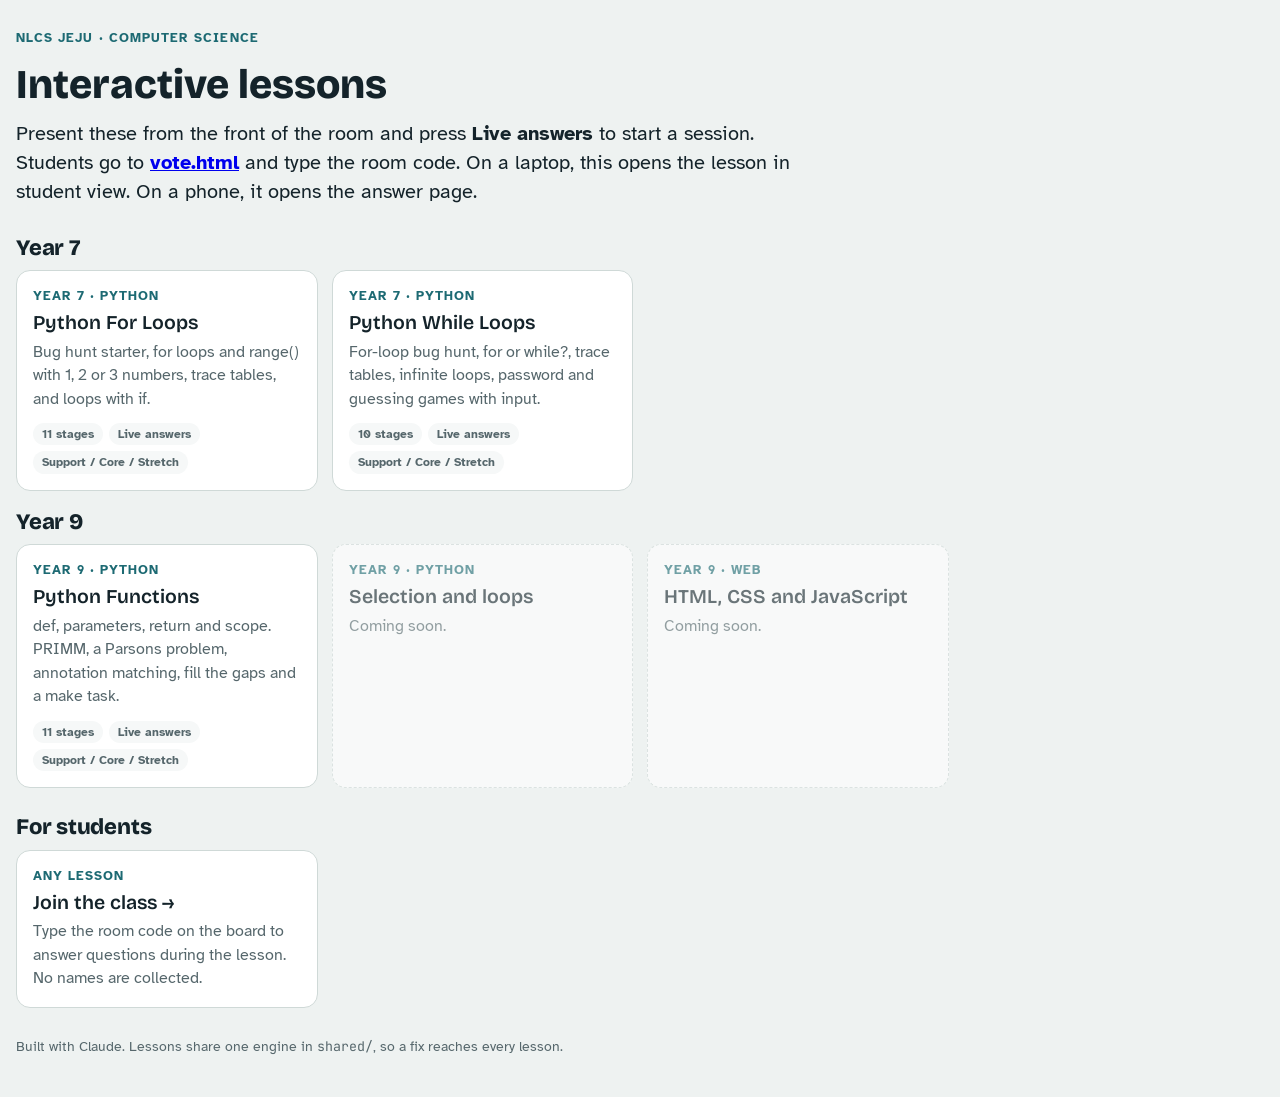
==== index.html @ 784beaee "Add files via upload" ====
<!doctype html>
<html lang="en">
<head>
<meta charset="utf-8">
<meta name="viewport" content="width=device-width, initial-scale=1, viewport-fit=cover">
<title>Computer Science Lessons</title>
<link rel="preconnect" href="https://fonts.googleapis.com">
<link rel="stylesheet" href="https://fonts.googleapis.com/css2?family=Atkinson+Hyperlegible:ital,wght@0,400;0,700;1,400&family=Bricolage+Grotesque:opsz,wght@12..96,600;12..96,800&family=JetBrains+Mono:wght@400;600&display=swap">
<link rel="stylesheet" href="shared/lesson.css?v=10">
<style>body{padding-block:0 40px}</style>
</head>
<body>
<div class="wrap">
  <div class="hub-hero">
    <div class="eyebrow">NLCS Jeju · Computer Science</div>
    <h1 style="font-family:var(--display);font-size:2.4rem;font-weight:800;margin:0">Interactive lessons</h1>
    <p class="lead">Present these from the front of the room and press <b>Live answers</b> to start a session.
      Students go to <a href="vote.html"><b>vote.html</b></a> and type the room code. On a laptop, this opens the lesson in student view.
      On a phone, it opens the answer page.</p>
  </div>

  <h2 style="font-size:1.3rem;margin:18px 0 10px">Year 7</h2>
  <div class="hub-grid">
    <a class="lcard" href="y7/python-for-loops.html">
      <span class="yr">Year 7 · Python</span>
      <h3>Python For Loops</h3>
      <p>Bug hunt starter, for loops and range() with 1, 2 or 3 numbers, trace tables, and loops with if.</p>
      <div class="tagrow"><span class="tag">11 stages</span><span class="tag">Live answers</span><span class="tag">Support / Core / Stretch</span></div>
    </a>
    <a class="lcard" href="y7/python-while-loops.html">
      <span class="yr">Year 7 · Python</span>
      <h3>Python While Loops</h3>
      <p>For-loop bug hunt, for or while?, trace tables, infinite loops, password and guessing games with input.</p>
      <div class="tagrow"><span class="tag">10 stages</span><span class="tag">Live answers</span><span class="tag">Support / Core / Stretch</span></div>
    </a>
  </div>

  <h2 style="font-size:1.3rem;margin:18px 0 10px">Year 9</h2>
  <div class="hub-grid">
    <a class="lcard" href="y9/python-functions.html">
      <span class="yr">Year 9 · Python</span>
      <h3>Python Functions</h3>
      <p>def, parameters, return and scope. PRIMM, a Parsons problem, annotation matching, fill the gaps and a make task.</p>
      <div class="tagrow"><span class="tag">11 stages</span><span class="tag">Live answers</span><span class="tag">Support / Core / Stretch</span></div>
    </a>
    <div class="lcard soon">
      <span class="yr">Year 9 · Python</span>
      <h3>Selection and loops</h3>
      <p>Coming soon.</p>
    </div>
    <div class="lcard soon">
      <span class="yr">Year 9 · Web</span>
      <h3>HTML, CSS and JavaScript</h3>
      <p>Coming soon.</p>
    </div>
  </div>

  <h2 style="font-size:1.3rem;margin:26px 0 10px">For students</h2>
  <div class="hub-grid">
    <a class="lcard" href="vote.html">
      <span class="yr">Any lesson</span>
      <h3>Join the class →</h3>
      <p>Type the room code on the board to answer questions during the lesson. No names are collected.</p>
    </a>
  </div>

  <p class="small muted" style="margin-top:28px">Built with Claude. Lessons share one engine in <code>shared/</code>, so a fix reaches every lesson.</p>
</div>
</body>
</html>
---- shared/lesson.css ----
:root{
  --ground:#EEF2F1; --surface:#FFFFFF; --surface-2:#F6F8F8; --ink:#14232A; --muted:#56676C; --line:#CFD9D7;
  --accent:#1D6A73; --accent-ink:#FFFFFF; --accent-soft:#D6ECEC;
  --mark:#F4C542; --mark-soft:#FFF3C7;
  --good:#237A4B; --good-soft:#DDF1E4; --warn:#9A6A00; --warn-soft:#FBEFCF; --bad:#B2362F; --bad-soft:#F8DEDC;
  --sup:#B2362F; --core:#9A6A00; --str:#237A4B;
  --code-bg:#12212A; --code-ink:#E4EEEC; --code-muted:#7E949A; --code-line:#1C2F3A; --code-hl:#294A3A;
  --k:#7FD1D8; --s:#F4C542; --n:#F29E8E; --c:#7E949A; --f:#B9E38D;
  --glob:#2B63A6; --glob-soft:#DCE8F6; --loc:#B8581F; --loc-soft:#FBE6D8;
  --fs:17px;
  --display:"Bricolage Grotesque", "Segoe UI", system-ui, sans-serif;
  --body:"Atkinson Hyperlegible", "Segoe UI", system-ui, sans-serif;
  --mono:"JetBrains Mono", ui-monospace, Menlo, Consolas, monospace;
}
@media (prefers-color-scheme: dark){
  :root:not([data-theme="light"]){
    --ground:#0D171C; --surface:#15232A; --surface-2:#1A2B33; --ink:#E4EEEC; --muted:#9CB0B3; --line:#2B3E46;
    --accent:#5FC3CB; --accent-ink:#0D171C; --accent-soft:#19393D;
    --mark-soft:#3A3217; --good:#6FD39A; --good-soft:#173627; --warn:#F0C45A; --warn-soft:#3A3014; --bad:#F2877F; --bad-soft:#3E1D1B;
    --sup:#F2877F; --core:#F0C45A; --str:#6FD39A;
    --code-bg:#0A141A; --code-line:#132530;
    --glob:#7FB2F0; --glob-soft:#172A40; --loc:#F2A06A; --loc-soft:#3A2416;
  }
}
:root[data-theme="dark"]{
    --ground:#0D171C; --surface:#15232A; --surface-2:#1A2B33; --ink:#E4EEEC; --muted:#9CB0B3; --line:#2B3E46;
    --accent:#5FC3CB; --accent-ink:#0D171C; --accent-soft:#19393D;
    --mark-soft:#3A3217; --good:#6FD39A; --good-soft:#173627; --warn:#F0C45A; --warn-soft:#3A3014; --bad:#F2877F; --bad-soft:#3E1D1B;
    --sup:#F2877F; --core:#F0C45A; --str:#6FD39A;
    --code-bg:#0A141A; --code-line:#132530;
    --glob:#7FB2F0; --glob-soft:#172A40; --loc:#F2A06A; --loc-soft:#3A2416;
}
html{font-size:var(--fs)}
body{margin:0;background:var(--ground);color:var(--ink);font-family:var(--body);font-size:1rem;line-height:1.5;padding-inline:16px;padding-block:0 32px}
*{box-sizing:border-box}
[hidden]{display:none!important}
button,input,textarea,select{font:inherit;color:inherit}
button{cursor:pointer}
:focus-visible{outline:3px solid var(--mark);outline-offset:2px}
h1,h2,h3{font-family:var(--display);line-height:1.15;text-wrap:balance;margin:0}
h2{font-size:2rem;font-weight:800;letter-spacing:-.01em}
h3{font-size:1.15rem;font-weight:600}
p{margin:0}
code,.mono{font-family:var(--mono);font-size:.92em}
.wrap{max-width:1280px;margin:0 auto}

/* top bar */
.top{position:sticky;top:env(safe-area-inset-top,0px);z-index:20;background:var(--ground);padding-block:12px 10px;border-bottom:1px solid var(--line)}
.top-row{display:flex;align-items:center;gap:12px;flex-wrap:wrap;justify-content:space-between}
.brand{display:flex;align-items:baseline;gap:10px}
.brand h1{font-size:1.35rem;font-weight:800}
.brand span{color:var(--muted);font-size:.85rem}
.steps{display:flex;gap:6px;flex-wrap:wrap;margin-top:10px}
.step{border:1px solid var(--line);background:var(--surface);border-radius:999px;padding:5px 12px 5px 6px;display:flex;align-items:center;gap:7px;font-size:.82rem;color:var(--muted)}
.step b{display:inline-grid;place-items:center;width:22px;height:22px;border-radius:50%;background:var(--surface-2);color:var(--ink);font-size:.72rem;font-family:var(--mono)}
.step[aria-current="step"]{background:var(--ink);color:var(--ground);border-color:var(--ink)}
.step[aria-current="step"] b{background:var(--mark);color:#14232A}
.step.primm{border-style:dashed}

/* tools */
.tools{display:flex;gap:8px;flex-wrap:wrap;align-items:center}
.seg{display:inline-flex;border:1px solid var(--line);border-radius:10px;overflow:hidden;background:var(--surface)}
.seg button{border:0;background:transparent;padding:6px 12px;font-size:.85rem;font-weight:700}
.seg button[aria-pressed="true"][data-lv="support"]{background:var(--sup);color:var(--surface)}
.seg button[aria-pressed="true"][data-lv="core"]{background:var(--core);color:var(--surface)}
.seg button[aria-pressed="true"][data-lv="stretch"]{background:var(--str);color:var(--surface)}
.tbtn{border:1px solid var(--line);background:var(--surface);border-radius:10px;padding:6px 11px;font-size:.85rem}
.tbtn[aria-pressed="true"]{background:var(--accent);color:var(--accent-ink);border-color:var(--accent)}
.timer{display:inline-flex;align-items:center;gap:4px;border:1px solid var(--line);background:var(--surface);border-radius:10px;padding:3px 4px 3px 10px}
.timer output{font-family:var(--mono);font-weight:600;min-width:3.4em;font-variant-numeric:tabular-nums}
.timer output.done{color:var(--bad)}
.timer button{border:0;background:var(--surface-2);border-radius:7px;padding:3px 8px;font-size:.8rem}

/* stage */
main{padding-top:22px}
.stage{display:grid;gap:18px}
.stage-head{display:flex;justify-content:space-between;gap:16px;flex-wrap:wrap;align-items:flex-end}
.eyebrow{font-size:.78rem;letter-spacing:.08em;text-transform:uppercase;color:var(--accent);font-weight:700;margin-bottom:4px}
.lead{font-size:1.15rem;max-width:62ch;color:var(--ink)}
.cols{display:grid;grid-template-columns:minmax(0,1.1fr) minmax(0,1fr);gap:18px;align-items:start}
@media (max-width:900px){.cols{grid-template-columns:1fr}}
.panel{background:var(--surface);border:1px solid var(--line);border-radius:14px;padding:18px;display:grid;gap:12px;align-content:start}
.panel.flat{background:transparent;border:0;padding:0}
.muted{color:var(--muted)}
.small{font-size:.85rem}

/* level visibility */
[data-show]{display:none}
body[data-level="support"] [data-show~="support"],
body[data-level="core"] [data-show~="core"],
body[data-level="stretch"] [data-show~="stretch"]{display:block}
body[data-level="support"] li[data-show~="support"],body[data-level="core"] li[data-show~="core"],body[data-level="stretch"] li[data-show~="stretch"]{display:list-item}
.tier{display:inline-block;font-size:.7rem;font-weight:700;letter-spacing:.06em;text-transform:uppercase;padding:2px 8px;border-radius:999px;margin-right:6px;vertical-align:2px}
.tier.support{background:var(--bad-soft);color:var(--sup)}
.tier.core{background:var(--warn-soft);color:var(--core)}
.tier.stretch{background:var(--good-soft);color:var(--str)}

/* code */
.code{background:var(--code-bg);color:var(--code-ink);border-radius:12px;font-family:var(--mono);font-size:1.05rem;line-height:1.7;overflow-x:auto;padding:12px 0}
.code .ln{display:grid;grid-template-columns:3em 1fr;padding-right:16px;transition:background .15s}
.code .ln i{font-style:normal;color:var(--code-muted);text-align:right;padding-right:14px;user-select:none}
.code .ln span{white-space:pre}
.code .ln.hl.hl{background:var(--code-hl);box-shadow:inset 5px 0 0 var(--mark)}
.tk-k{color:var(--k);font-weight:600}.tk-s{color:var(--s)}.tk-n{color:var(--n)}.tk-c{color:var(--c);font-style:italic}.tk-f{color:var(--f)}
.out{background:var(--code-bg);color:var(--code-ink);font-family:var(--mono);border-radius:10px;padding:12px 14px;min-height:3.2em;white-space:pre-wrap;font-size:.98rem;margin:0}
.out .err{color:#FFB4A9}
.out .hint{color:var(--mark);display:block;margin-top:6px;font-family:var(--body)}
.out-label{font-size:.75rem;letter-spacing:.08em;text-transform:uppercase;color:var(--muted);font-weight:700}

/* editor */
.editor{display:grid;grid-template-columns:3em 1fr;background:var(--code-bg);border-radius:12px;overflow:hidden}
.editor .gutter{font-family:var(--mono);color:var(--code-muted);text-align:right;padding:12px 12px 12px 0;line-height:1.7;font-size:1rem;white-space:pre;overflow:hidden;user-select:none}
.editor textarea{background:transparent;color:var(--code-ink);border:0;resize:vertical;font-family:var(--mono);font-size:1rem;line-height:1.7;padding:12px 14px 12px 4px;min-height:14em;white-space:pre;overflow:auto;tab-size:4;outline:none;caret-color:var(--mark)}
.editor:focus-within{outline:3px solid var(--mark);outline-offset:2px}
.bar{display:flex;gap:8px;flex-wrap:wrap;align-items:center}
.btn{border:1px solid var(--line);background:var(--surface);border-radius:10px;padding:8px 14px;font-weight:700;font-size:.92rem}
.btn.primary{background:var(--accent);color:var(--accent-ink);border-color:var(--accent)}
.btn.mark{background:var(--mark);color:#14232A;border-color:var(--mark)}
.btn:disabled{opacity:.45;cursor:not-allowed}

/* vote cards */
.options{display:grid;grid-template-columns:repeat(2,minmax(0,1fr));gap:10px}
#exConf .options{grid-template-columns:repeat(auto-fit,minmax(170px,1fr))}
@media (max-width:560px){.options{grid-template-columns:1fr}}
.opt{border:2px solid var(--line);border-radius:12px;background:var(--surface);padding:12px;display:grid;grid-template-columns:auto 1fr auto;gap:10px;align-items:center;text-align:left}
.opt .letter{font-family:var(--display);font-weight:800;font-size:1.3rem;width:1.6em;height:1.6em;border-radius:8px;display:grid;place-items:center;background:var(--surface-2)}
.opt pre{margin:0;font-family:var(--mono);font-size:.95rem;white-space:pre-wrap;overflow-wrap:normal;word-break:keep-all}
.opt .tally{font-family:var(--mono);font-weight:600;font-size:1.3rem;min-width:1.6em;text-align:right;font-variant-numeric:tabular-nums}
.opt .minus{border:1px solid var(--line);background:var(--surface-2);border-radius:6px;width:1.6em;height:1.6em;line-height:1;font-size:.9rem;padding:0}
.opt-wrap{display:grid;grid-template-columns:1fr auto;gap:6px;align-items:center}
.opt.right{border-color:var(--good);background:var(--good-soft)}
.opt.wrong{opacity:.55}
.votebar{height:6px;border-radius:3px;background:var(--surface-2);grid-column:1/-1;overflow:hidden}
.votebar i{display:block;height:100%;background:var(--accent);width:0;transition:width .25s}

/* questions */
.qs{display:grid;gap:10px;margin:0;padding:0;list-style:none}
.q{border:1px solid var(--line);border-radius:12px;padding:12px 14px;background:var(--surface)}
.q summary{cursor:pointer;font-weight:700;list-style:none;display:flex;gap:8px;align-items:baseline}
.q summary::-webkit-details-marker{display:none}
.q summary::after{content:"Show answer";margin-left:auto;font-size:.75rem;font-weight:700;color:var(--accent);white-space:nowrap}
.q[open] summary::after{content:"Hide"}
.q .ans{margin-top:8px;padding:10px 12px;border-radius:8px;background:var(--mark-soft)}

/* trace */
.trace{display:grid;grid-template-columns:minmax(0,1fr) minmax(0,1fr);gap:12px}
@media (max-width:700px){.trace{grid-template-columns:1fr}}
.say{background:var(--mark-soft);border-radius:10px;padding:10px 12px;min-height:3.2em;font-size:1.02rem}
table.vars{border-collapse:collapse;width:100%;font-size:.95rem}
table.vars th,table.vars td{border:1px solid var(--line);padding:5px 8px;text-align:left}
table.vars th{background:var(--surface-2);font-size:.78rem;letter-spacing:.05em;text-transform:uppercase}
table.vars td{font-family:var(--mono)}
table.vars td.new{background:var(--mark-soft)}

/* parsons */
.parsons{display:grid;grid-template-columns:minmax(0,1fr) minmax(0,1.2fr);gap:14px}
@media (max-width:820px){.parsons{grid-template-columns:1fr}}
.zone{border:2px dashed var(--line);border-radius:12px;padding:10px;display:grid;gap:8px;align-content:start;min-height:12em;background:var(--surface)}
.zone h3{font-size:.95rem}
.pline{display:flex;align-items:center;gap:6px;background:var(--code-bg);color:var(--code-ink);border-radius:8px;padding:6px 6px 6px 10px;font-family:var(--mono);font-size:.98rem;border:2px solid transparent}
.pline .txt{flex:1;white-space:pre;overflow-x:auto}
.pline button{border:0;background:var(--code-line);color:var(--code-ink);border-radius:6px;min-width:2em;height:2em;font-size:.85rem;padding:0 6px}
.pline.bank{cursor:pointer;text-align:left;width:100%}
.pline.ok{border-color:var(--good)}
.pline.indent-bad{border-color:var(--warn)}
.pline.bad{border-color:var(--bad)}
.feedback{border-radius:10px;padding:10px 12px;font-weight:700}
.feedback.good{background:var(--good-soft);color:var(--good)}
.feedback.mid{background:var(--warn-soft);color:var(--warn)}
.feedback.bad{background:var(--bad-soft);color:var(--bad)}
/* annotate */
.annot{display:grid;grid-template-columns:minmax(0,1.7fr) minmax(0,1fr);gap:14px;align-items:start}
@media (max-width:860px){.annot{grid-template-columns:1fr}}
.arow{display:grid;grid-template-columns:minmax(0,1.15fr) minmax(0,1fr);gap:8px;align-items:stretch}
@media (max-width:560px){.arow{grid-template-columns:1fr}}
.acode{background:var(--code-bg);color:var(--code-ink);border-radius:8px;font-family:var(--mono);font-size:1rem;padding:8px 10px;display:flex;gap:10px;align-items:center;overflow-x:auto}
.acode i{font-style:normal;color:var(--code-muted);min-width:1.2em;text-align:right}
.acode span{white-space:pre}
.aslot{border:2px dashed var(--line);border-radius:8px;background:var(--surface);padding:6px 10px;text-align:left;min-height:2.6em;font-size:.95rem;display:block;width:100%}
.aslot.empty{color:var(--muted)}
.aslot.target{border-color:var(--mark);background:var(--mark-soft)}
.aslot.filled{border-style:solid;border-color:var(--accent)}
.aslot.ok{border-color:var(--good);background:var(--good-soft)}
.aslot.bad{border-color:var(--bad);background:var(--bad-soft)}
.aslot.given{border-style:solid;border-color:var(--line);background:var(--surface-2)}
.acard{border:1px solid var(--line);background:var(--surface);border-radius:10px;padding:9px 12px;text-align:left;font-size:.98rem;display:block;width:100%}
.acard[aria-pressed="true"]{outline:3px solid var(--mark);background:var(--mark-soft)}
.acard .tag{font-family:var(--display);font-weight:800;color:var(--accent)}
.alist{display:grid;gap:8px}

/* gaps */
.gapcode{background:var(--code-bg);color:var(--code-ink);border-radius:12px;padding:14px 16px;font-family:var(--mono);font-size:1.1rem;line-height:2.2;white-space:pre;overflow-x:auto}
.gapcode input{background:var(--code-line);color:var(--mark);border:2px solid var(--code-muted);border-radius:6px;font-family:var(--mono);font-size:1rem;padding:0 6px;width:7.5em;text-align:center}
.gapcode input.ok{border-color:#6FD39A;color:#B9F1CD}
.gapcode input.bad{border-color:#F2877F}
.gapcode input.sel{outline:3px solid var(--mark)}
.bank-words{display:flex;flex-wrap:wrap;gap:8px}
.word{font-family:var(--mono);border:1px solid var(--line);background:var(--surface);border-radius:8px;padding:6px 12px;font-size:1rem}

/* notes & drawers */
.notes{border-left:4px solid var(--accent);background:var(--accent-soft);border-radius:0 10px 10px 0;padding:12px 14px;display:none}
body.show-notes .notes{display:block}
.notes h3{font-size:.85rem;letter-spacing:.06em;text-transform:uppercase;margin-bottom:4px;font-family:var(--body);font-weight:700}
.notes ul{margin:4px 0 0;padding-left:1.1em}
.drawer{position:fixed;right:16px;top:calc(env(safe-area-inset-top,0px) + 120px);width:min(420px,calc(100vw - 32px));max-height:70vh;overflow:auto;background:var(--surface);border:1px solid var(--line);border-radius:14px;box-shadow:0 18px 40px rgba(0,0,0,.18);padding:16px;z-index:40}
.gl{display:grid;gap:10px}
.gl div{display:grid;grid-template-columns:auto 1fr;gap:2px 10px;padding-bottom:10px;border-bottom:1px solid var(--line)}
.gl dt{font-weight:700}
.gl .ko{color:var(--accent);font-weight:700}
.gl dd{margin:0;grid-column:1/-1;font-size:.92rem}
.picker{font-family:var(--display);font-size:5rem;font-weight:800;text-align:center;line-height:1;padding:10px 0;font-variant-numeric:tabular-nums}

.nav{display:flex;justify-content:space-between;gap:10px;margin-top:26px;padding-top:16px;border-top:1px solid var(--line)}
.big-q{font-family:var(--display);font-size:1.6rem;font-weight:600;max-width:40ch}
.obj{display:grid;gap:8px;margin:0;padding:0;list-style:none}
.obj li{display:flex;gap:10px;align-items:baseline;font-size:1.1rem}
.obj li::before{content:"";flex:none;width:.7em;height:.7em;border-radius:3px;background:var(--mark);transform:translateY(-.05em)}
.anatomy{display:grid;gap:8px}
.anatomy .code .lab{background:var(--mark);color:#14232A;border-radius:4px;padding:0 4px}
.legend{display:grid;grid-template-columns:repeat(auto-fit,minmax(170px,1fr));gap:8px}
.legend div{border:1px solid var(--line);border-radius:10px;padding:8px 10px;background:var(--surface)}
.legend b{display:block;font-family:var(--mono)}
.tests{display:grid;gap:6px;margin:0;padding:0;list-style:none}
.tests li{border-radius:8px;padding:6px 10px;font-family:var(--mono);font-size:.92rem}
.tests li.pass{background:var(--good-soft);color:var(--good)}
.tests li.fail{background:var(--bad-soft);color:var(--bad)}
.status{font-size:.8rem;color:var(--muted)}
/* scope */
.v-g{color:#8EC5FF;text-decoration:underline;text-decoration-thickness:2px;text-underline-offset:4px}
.v-l{color:#FFB27A;text-decoration:underline dotted;text-decoration-thickness:2px;text-underline-offset:4px}
.v-e{text-decoration:underline wavy #FF8A80;text-underline-offset:4px}
.code .ln.gs{box-shadow:inset 5px 0 0 #8EC5FF}
.code .ln.ls{background:rgba(255,178,122,.10);box-shadow:inset 5px 0 0 #FFB27A}
.noscope .v-g,.noscope .v-l,.noscope .v-e{color:inherit;text-decoration:none}
.noscope .code .ln.gs,.noscope .code .ln.ls{background:none;box-shadow:none}
.scopekey{display:flex;gap:8px;flex-wrap:wrap}
.chip{display:inline-flex;align-items:center;gap:6px;border-radius:999px;padding:3px 12px;font-size:.85rem;font-weight:700}
.chip.g{background:var(--glob-soft);color:var(--glob)}
.chip.l{background:var(--loc-soft);color:var(--loc)}
.chip.g::before{content:"";width:14px;border-bottom:3px solid var(--glob)}
.chip.l::before{content:"";width:14px;border-bottom:3px dotted var(--loc)}
.rules2{display:grid;grid-template-columns:repeat(auto-fit,minmax(240px,1fr));gap:10px}
.rule{border-radius:12px;padding:12px 14px;border:2px solid}
.rule.g{background:var(--glob-soft);border-color:var(--glob)}
.rule.l{background:var(--loc-soft);border-color:var(--loc);border-style:dashed}
.rule h3{margin-bottom:4px}
.rule.g h3{color:var(--glob)} .rule.l h3{color:var(--loc)}
.sortrow{display:grid;grid-template-columns:minmax(6em,auto) auto 1fr;gap:10px;align-items:center;padding:8px 0;border-bottom:1px solid var(--line)}
@media (max-width:560px){.sortrow{grid-template-columns:1fr auto}.sortrow .why{grid-column:1/-1}}
.sortrow code{font-size:1.05rem;font-weight:600}
.sortrow .seg button{padding:5px 12px}
.sortrow .seg button[aria-pressed="true"][data-s="g"]{background:var(--glob);color:var(--surface)}
.sortrow .seg button[aria-pressed="true"][data-s="l"]{background:var(--loc);color:var(--surface)}
.sortrow .why{font-size:.9rem}
.sortrow.ok .why{color:var(--good)} .sortrow.bad .why{color:var(--bad)}
table.vars.g th{background:var(--glob-soft);color:var(--glob)}
table.vars.l th{background:var(--loc-soft);color:var(--loc)}
.out-label.g{color:var(--glob)} .out-label.l{color:var(--loc)}
/* hinge + results */
.hinge{border-left:5px solid var(--mark)}
.pct{font-weight:700;font-size:.9rem}
.res-row{display:grid;gap:4px;padding:10px 0;border-bottom:1px solid var(--line)}
.res-row .t{font-weight:700;font-size:.92rem}
.res-row .m{font-size:.8rem;color:var(--muted)}
.res-bar{display:flex;height:12px;border-radius:6px;overflow:hidden;background:var(--surface-2)}
.res-bar i{display:block;height:100%}
.res-bar .c{background:var(--good)} .res-bar .w{background:var(--bad);opacity:.55}
.res-bar .ci0{background:var(--good)} .res-bar .ci1{background:var(--warn)} .res-bar .ci2{background:var(--bad)}
.res-row.empty{opacity:.45}
.res-sum{font-family:var(--display);font-size:1.4rem;font-weight:800}
/* live voting */
.live-btn[aria-pressed="true"]{background:var(--good);color:var(--surface);border-color:var(--good)}
.livebar{display:none;gap:8px;flex-wrap:wrap;align-items:center;border-top:1px dashed var(--line);padding-top:10px}
body.live .livebar{display:flex}
.livebar .count{font-family:var(--mono);font-weight:600}
.pill{display:inline-flex;align-items:center;gap:6px;border-radius:999px;padding:3px 10px;font-size:.8rem;font-weight:700}
.pill.open{background:var(--good-soft);color:var(--good)}
.pill.closed{background:var(--surface-2);color:var(--muted)}
.pill.open::before{content:"";width:8px;height:8px;border-radius:50%;background:var(--good);animation:blink 1.2s infinite}
@keyframes blink{50%{opacity:.25}}
.opt .split{display:block;font-size:.72rem;color:var(--muted);font-family:var(--body);font-weight:400;text-align:right}
.livepanel .code{display:none}
.roomcode{font-family:var(--mono);font-size:3rem;font-weight:600;letter-spacing:.12em;text-align:center;line-height:1.1}
.qr{display:grid;place-items:center;background:#fff;border-radius:12px;padding:12px;margin:10px auto;width:max-content}
.joinurl{font-family:var(--mono);font-size:.85rem;text-align:center;word-break:break-all;color:var(--muted)}
.dlive{display:none}
body.live .dlive{display:inline-flex}
.lmsg{border-radius:10px;padding:10px 12px;background:var(--warn-soft);color:var(--ink);font-size:.92rem}
/* present mode */
.present-btn{background:var(--ink);color:var(--ground);border-color:var(--ink);font-weight:700}
.dock{display:none}
body.present .top, body.present .nav{display:none}
body.present .notes{display:none!important}
body.present .wrap{max-width:1680px}
html:has(body.present){font-size:calc(var(--fs) * 1.15)}
body.present main{padding-top:max(20px, env(safe-area-inset-top,0px))}
body.present{padding-block:0 96px}
body.present .dock{display:flex;position:fixed;left:0;right:0;margin-inline:auto;width:max-content;bottom:calc(12px + env(safe-area-inset-bottom,0px));z-index:50;gap:6px;align-items:center;flex-wrap:wrap;justify-content:center;background:var(--surface);border:1px solid var(--line);border-radius:14px;padding:6px 8px;box-shadow:0 10px 30px rgba(0,0,0,.18);opacity:.35;transition:opacity .2s;max-width:calc(100vw - 32px)}
body.present .dock:hover, body.present .dock:focus-within, body.present .dock.wake{opacity:1}
.dock .dbtn{border:1px solid var(--line);background:var(--surface-2);border-radius:9px;padding:6px 11px;font-weight:700;font-size:.85rem}
.dock .dlabel{font-size:.85rem;font-weight:700;padding:0 6px;white-space:nowrap}
.dock .dlabel span{color:var(--muted);font-weight:400}
.dock .seg button{padding:5px 9px;font-size:.78rem}
.dock output{font-family:var(--mono);font-weight:600;padding:0 4px;font-variant-numeric:tabular-nums}
.dock output.done{color:var(--bad)}
.dock .sep{width:1px;align-self:stretch;background:var(--line);margin:0 2px}
@media (prefers-reduced-motion:reduce){*{transition:none!important}}

/* ---------- typed answers ---------- */
.answerbox{display:grid;gap:8px}
.answerbox input,.answerbox textarea{border:2px solid var(--line);border-radius:10px;padding:10px 12px;background:var(--surface-2);font-size:1.05rem}
.answerbox .mono{font-family:var(--mono)}
.resp{display:grid;grid-template-columns:repeat(auto-fill,minmax(180px,1fr));gap:8px}
.rcard{border:2px solid var(--line);border-radius:10px;background:var(--surface);padding:8px 10px;display:grid;grid-template-columns:1fr auto;gap:6px;align-items:center;font-family:var(--mono);font-size:.95rem;word-break:break-word}
.rcard.ok{border-color:var(--good);background:var(--good-soft)}
.rcard.no{border-color:var(--bad);background:var(--bad-soft)}
.rcard .x{border:0;background:transparent;color:var(--muted);font-size:1rem;line-height:1;padding:2px 4px}
.rcard .cnt{font-family:var(--body);font-weight:700;font-size:.8rem;color:var(--muted)}
.hidden-until{display:grid;place-items:center;gap:6px;border:2px dashed var(--line);border-radius:12px;padding:18px;text-align:center;color:var(--muted)}
.hidden-until b{font-family:var(--display);font-size:2.2rem;color:var(--accent);font-variant-numeric:tabular-nums}
.accepted{background:var(--good-soft);color:var(--good);border-radius:10px;padding:8px 12px;font-weight:700}
.accepted code{background:transparent}
.opt .tally.veiled{color:transparent}
.opt .tally.veiled::after{content:"?";color:var(--muted)}

/* ---------- hub ---------- */
.hub-hero{display:grid;gap:10px;padding-block:28px 10px}
.hub-grid{display:grid;grid-template-columns:repeat(auto-fill,minmax(260px,1fr));gap:14px}
.lcard{display:grid;gap:6px;align-content:start;border:1px solid var(--line);border-radius:14px;padding:16px;background:var(--surface);text-decoration:none;color:inherit}
.lcard:hover{border-color:var(--accent)}
.lcard .yr{font-size:.75rem;letter-spacing:.08em;text-transform:uppercase;font-weight:700;color:var(--accent)}
.lcard h3{font-size:1.15rem}
.lcard p{font-size:.92rem;color:var(--muted)}
.lcard.soon{opacity:.6;border-style:dashed;pointer-events:none}
.tagrow{display:flex;gap:6px;flex-wrap:wrap;margin-top:6px}
.tag{font-size:.72rem;font-weight:700;background:var(--surface-2);border-radius:999px;padding:2px 9px;color:var(--muted)}

/* ---------- bug hunt ---------- */
.bugcode .bugln{display:grid;grid-template-columns:3em 1fr auto;width:100%;border:0;background:transparent;color:var(--code-ink);font-family:var(--mono);font-size:1.1rem;line-height:1.9;text-align:left;cursor:pointer;padding:0 16px 0 0;border-left:5px solid transparent;-webkit-appearance:none;appearance:none}
.bugcode .bugln span{white-space:pre}
.bugcode .bugln i{font-style:normal;color:var(--code-muted);text-align:right;padding-right:14px}
.bugcode .bugln:hover{background:var(--code-line)}
.bugcode .bugln[aria-pressed="true"]{background:rgba(244,197,66,.16);border-left-color:var(--mark)}
.bugcode .bugln[aria-pressed="true"] .flag::after{content:"🚩";font-style:normal}
.bugcode .bugln.found{background:rgba(111,211,154,.18);border-left-color:#6FD39A}
.bugcode .bugln.found .flag::after{content:"✓ bug";color:#B9F1CD;font-family:var(--body);font-weight:700;font-size:.8rem;font-style:normal}
.bugcode .bugln.missed{border-left-color:transparent}
.bugcode .bugln.wrongflag{background:rgba(126,148,154,.18);border-left-color:var(--code-muted)}
.bugcode .bugln.wrongflag .flag::after{content:"fine";color:var(--code-muted);font-family:var(--body);font-size:.8rem;font-style:normal}
.buglist{margin:6px 0 0;padding-left:1.2em;display:grid;gap:4px}
.bfix{display:grid;gap:10px;margin-top:6px}

/* ---------- loop trace table ---------- */
.ttwrap{overflow-x:auto}
.ttable{border-collapse:separate;border-spacing:0;width:100%;font-family:var(--mono);font-size:1.3rem;border:2px solid var(--line);border-radius:10px;overflow:hidden}
.ttable th,.ttable td{border-right:2px solid var(--line);border-bottom:2px solid var(--line);padding:12px 22px;text-align:center;min-width:5.5em;height:2.6em}
.ttable tr > :last-child{border-right:0}
.ttable tbody tr:last-child td{border-bottom:0}
.ttable th{background:var(--accent-soft);color:var(--ink);font-size:1.05rem;font-weight:700;letter-spacing:.02em}
.ttable tr.currow td{background:var(--surface-2)}
.ttable td.new{background:var(--mark-soft)!important;font-weight:700;outline:2px solid var(--mark);outline-offset:-2px}

/* ---------- range explorer ---------- */
.rx{display:grid;gap:12px}
.rxin{display:flex;gap:10px;flex-wrap:wrap;align-items:center}
.rxin label{display:flex;gap:6px;align-items:center;font-weight:700;font-family:var(--mono)}
.rxin input{width:4.5em;border:2px solid var(--line);border-radius:8px;padding:6px 8px;background:var(--surface-2);font-family:var(--mono);font-size:1.1rem}
.rxmode button{padding:6px 10px;font-family:var(--mono);font-size:.82rem}
.rxmode button[aria-pressed="true"]{background:var(--accent);color:var(--accent-ink)}
.rxboxes{display:flex;flex-wrap:wrap;gap:10px;min-height:4.6em;align-items:center}
.rxbox{display:inline-flex;flex-direction:column;align-items:center;justify-content:center;gap:2px;min-width:4.2em;padding:8px 10px;border-radius:12px;background:var(--mark-soft);border:2px solid var(--mark);animation:pop .25s both}
.rxbox small{display:block;font-size:.7rem;color:var(--muted);text-transform:uppercase;letter-spacing:.05em;white-space:nowrap}
.rxbox b{display:block;font-family:var(--mono);font-size:1.7rem;line-height:1.1}
.rxempty{font-weight:700;color:var(--bad)}
@keyframes pop{from{transform:scale(.7)}to{transform:none}}
@media (prefers-reduced-motion:reduce){.rxbox{animation:none}}
.mini{display:grid;grid-template-columns:repeat(auto-fit,minmax(200px,1fr));gap:10px}
.mini > div{border:1px solid var(--line);border-radius:12px;padding:10px 12px;background:var(--surface)}
.mini b.big{display:block;font-family:var(--mono);font-size:1.15rem}
.code .lab{background:rgba(244,197,66,.22);border-radius:4px;box-shadow:0 0 0 1px rgba(244,197,66,.7)}
.stage{grid-template-columns:minmax(0,1fr)}
.stage > *, .panel > *, .cols > *{min-width:0}
.rules2{grid-template-columns:repeat(auto-fit,minmax(min(240px,100%),1fr))}
.parsons > *, .zone > *, .pline .txt{min-width:0}
.annot > *, .arow > *{min-width:0}
a.tbtn{color:inherit;text-decoration:none;display:inline-flex;align-items:center}
.inbox{display:grid;gap:4px;font-weight:700;font-size:.9rem}
.inbox small{font-weight:400;color:var(--muted)}
.inbox input{font-family:var(--mono);font-size:1rem;border:2px solid var(--line);border-radius:8px;padding:8px 10px;background:var(--surface-2);color:var(--ink)}
.sortrow.plain{grid-template-columns:minmax(0,1.4fr) auto minmax(0,1fr)}
.sortrow .sname{font-weight:700}
@media (max-width:560px){.sortrow.plain{grid-template-columns:1fr auto}}

/* show code exactly as typed: no <= → ≤ or != → ≠ ligatures */
html, body, code, pre, kbd, samp, textarea, input, button, .code, .gapcode, .out, .editor, .ttable, .pline, .acode{font-variant-ligatures:none;font-feature-settings:"liga" 0,"calt" 0,"dlig" 0}
/* sorter: any chosen answer is clearly highlighted */
.sortrow .seg button{min-width:5.6em;text-align:center}
.sortrow .seg button[aria-pressed="true"]{background:var(--accent);color:var(--accent-ink)}
.sortrow .seg button[aria-pressed="true"]::before{content:"✓ "}
.sortrow .seg button[aria-pressed="true"][data-s="g"]{background:var(--glob);color:var(--surface)}
.sortrow .seg button[aria-pressed="true"][data-s="l"]{background:var(--loc);color:var(--surface)}

/* ---- live code task ---- */
.ctry{border:1px solid var(--line);border-radius:12px;padding:8px 12px;background:var(--surface-2)}
.ctry summary{cursor:pointer;font-weight:700}
.ctry[open] summary{margin-bottom:10px}
.csum{display:grid;gap:6px}
.ctest{display:grid;grid-template-columns:minmax(0,1.4fr) minmax(0,2fr) auto;gap:10px;align-items:center}
.ctest .t{font-weight:700}
.ctest .m{font-variant-numeric:tabular-nums;color:var(--muted);font-weight:700}
.cfull{margin:4px 0 0}
.cfull b{font-family:var(--display);font-size:1.6rem;color:var(--good)}
.cfilter{display:flex;flex-wrap:wrap;gap:6px}
.cfilter button{border:2px solid var(--line);background:var(--surface);border-radius:999px;padding:5px 12px;font-weight:700;cursor:pointer}
.cfilter button[aria-pressed="true"]{background:var(--accent);color:var(--accent-ink);border-color:var(--accent)}
.cgrid{display:grid;grid-template-columns:repeat(auto-fill,minmax(min(100%,320px),1fr));gap:10px;align-items:start}
.ccard{border:2px solid var(--line);border-radius:12px;background:var(--surface);padding:8px;display:grid;gap:6px;min-width:0}
.ccard.ok{border-color:var(--good);border-style:solid}
.ccard.no{border-color:var(--bad);border-style:dashed}
.ccard.ok .chead span:first-of-type{color:var(--good)}
.ccard.no .chead span:first-of-type{color:var(--bad)}
.ccard .code{font-size:.85rem;max-height:18em;overflow:auto}
.chead{display:flex;flex-wrap:wrap;gap:8px;align-items:center;justify-content:space-between}
.chead span{font-weight:700}
.chead button{border:1px solid var(--line);background:var(--surface-2);border-radius:8px;padding:3px 8px;font-weight:700;cursor:pointer;margin-left:4px}
.chead .x{border:0;background:transparent;color:var(--muted)}
.cmodel{display:grid;gap:6px}
.cmodel .code{font-weight:400}
.czoom{position:fixed;inset:0;z-index:200;background:rgba(5,12,16,.72);display:grid;place-items:center;padding:16px}
.czin{background:var(--surface);color:var(--ink);border-radius:16px;padding:18px;width:min(1100px,100%);max-height:100%;overflow:auto;display:grid;gap:12px}
.czin .chead b{font-family:var(--display);font-size:1.4rem}
.czin .code{font-size:1.5rem}
.czin .out{font-size:1.2rem}

/* ---- student view (?student) ---- */
.student #pickBtn,.student #notesBtn,.student #resBtn,.student #liveBtn,.student #presentBtn,.student .timer,
.student .tools a.tbtn,.student .notes,.student .tonly,.student #dock,.student .donepill,.student #livePanel,.student #resPanel,.student #picker{display:none!important}
.student details.q > .ans{display:none}
.student details.q > summary{cursor:default;list-style:none}
.student details.q > summary::-webkit-details-marker{display:none}
.sbar{display:flex;flex-wrap:wrap;gap:8px;align-items:center;margin-top:8px;padding:8px 10px;border:1px solid var(--line);border-radius:12px;background:var(--surface)}
.sbar .scode{font-family:var(--mono);font-size:1.1rem;letter-spacing:.15em;text-transform:uppercase;width:7.5em;text-align:center;border:2px solid var(--line);border-radius:10px;padding:6px 8px;background:var(--surface-2);color:var(--ink)}
.sbar .serr{color:var(--bad);font-weight:700}
.sbar .room{font-family:var(--mono);font-weight:600;border:1px solid var(--line);border-radius:999px;padding:3px 12px;background:var(--surface-2)}
.sbar .sfollow{font-weight:700}
.sbar .score{font-weight:700;background:var(--good-soft);color:var(--good);border-radius:999px;padding:3px 12px}
.sfollowbar{display:none;margin:8px 0 0;padding:6px 12px;border-radius:10px;background:var(--mark-soft);font-weight:700}
.locked .sfollowbar{display:block}
.locked .steps .step,.locked #prev,.locked #next{pointer-events:none;opacity:.55}
.stoast{position:fixed;left:50%;bottom:18px;transform:translateX(-50%);z-index:150;display:flex;gap:12px;align-items:center;background:var(--ink);color:var(--surface);border-radius:14px;padding:10px 12px 10px 18px;box-shadow:0 8px 30px rgba(0,0,0,.3);font-weight:700;max-width:calc(100% - 32px)}
.sstate{margin:0;font-weight:700;color:var(--muted)}
.sopen .sstate{color:var(--accent)}
.sopts{display:grid;gap:8px}
.sopt{display:grid;grid-template-columns:auto 1fr;gap:12px;align-items:center;text-align:left;border:2px solid var(--line);background:var(--surface);border-radius:12px;padding:10px 12px;cursor:pointer;min-height:54px}
.sopt .l{font-family:var(--display);font-weight:800;font-size:1.2rem;width:1.8em;height:1.8em;border-radius:9px;display:grid;place-items:center;background:var(--surface-2)}
.sopt .t{font-family:var(--mono);white-space:pre-wrap}
.sopt:disabled{cursor:default;opacity:.75}
.sopt[aria-pressed="true"]{border-color:var(--accent);background:var(--mark-soft);opacity:1}
.sopt[aria-pressed="true"] .l{background:var(--accent);color:var(--accent-ink)}
.sopt[aria-pressed="true"] .l::after{content:"✓";font-size:.7em;margin-left:2px}
.sopt.right{border-color:var(--good);background:var(--good-soft);opacity:1}
.sopt.wrongpick{border-color:var(--bad);border-style:dashed;background:var(--bad-soft)}
.stext{display:flex;gap:8px;flex-wrap:wrap}
.stext .sinput{flex:1 1 14em;min-width:0;border:2px solid var(--line);border-radius:10px;padding:10px 12px;background:var(--surface-2);color:var(--ink);font-size:1.05rem}
.stext .sinput.mono{font-family:var(--mono)}
.ssent{background:var(--mark-soft);border-radius:10px;padding:8px 12px;font-weight:700}
.skey{background:var(--good-soft);color:var(--good);border-radius:10px;padding:8px 12px;font-weight:700;display:grid;gap:6px}
.skey code{background:transparent}
.skey .code{font-weight:400}
.btn.send{background:var(--good);color:#fff;border-color:var(--good)}
.btn.send:disabled{opacity:.5}
.donepill{display:flex;justify-content:flex-end;margin-bottom:4px}
.donepill span{background:var(--good-soft);color:var(--good);border-radius:999px;padding:3px 12px;font-weight:700;font-size:.9rem}
.followtog{display:flex;gap:10px;align-items:flex-start;margin-top:10px;padding:10px;border:1px solid var(--line);border-radius:12px;background:var(--surface-2);cursor:pointer}
.followtog input{width:1.3em;height:1.3em;margin-top:3px;accent-color:var(--accent)}
.joinurl.big{font-size:1.05rem;font-weight:700;color:var(--ink);text-align:center}
.res-h{margin:14px 0 6px}
.student .q summary::after{content:"Discuss";color:var(--muted)}

/* ---- class picker, sign-in, saving ---- */
.clspick{display:grid;gap:8px;margin:10px 0}
.clsrow{display:flex;gap:10px;align-items:center}
.clsrow select{border:1px solid var(--line);border-radius:10px;padding:6px 10px;background:var(--surface-2);color:var(--ink)}
.clsbtns{display:flex;flex-wrap:wrap;gap:6px}
.clsbtns button{border:2px solid var(--line);background:var(--surface);border-radius:10px;padding:6px 12px;font-weight:700;min-width:3.2em}
.clsbtns button.none{font-weight:400;font-size:.85rem}
.clsbtns button[aria-pressed="true"]{background:var(--accent);color:var(--accent-ink);border-color:var(--accent)}
.clsbtns button[aria-pressed="true"]::before{content:"✓ "}
.savebox{border-top:1px solid var(--line);margin-top:12px;padding-top:6px;display:grid;gap:6px}
.sheetset{border:1px solid var(--line);border-radius:12px;padding:8px 12px;background:var(--surface-2)}
.sheetset summary{cursor:pointer;font-weight:700}
.sheetset[open] summary{margin-bottom:6px}
.sheetset input{flex:1 1 16em;min-width:0;border:1px solid var(--line);border-radius:8px;padding:6px 8px;background:var(--surface);color:var(--ink);font-family:var(--mono);font-size:.8rem}
.whojoined summary{cursor:pointer;font-weight:700;font-size:.9rem}
.gbtn{display:inline-flex;align-items:center;gap:8px}
.gbtn .g{display:inline-grid;place-items:center;width:1.4em;height:1.4em;border-radius:50%;background:#fff;color:#1a73e8;font-weight:800;font-family:Arial,sans-serif}
.sbar .sname{font-weight:700}
.sbar .sname-in{border:2px solid var(--line);border-radius:10px;padding:6px 10px;background:var(--surface-2);color:var(--ink);min-width:0;flex:1 1 12em;max-width:18em}
@keyframes qflash{0%,100%{box-shadow:0 0 0 0 transparent}30%{box-shadow:0 0 0 6px var(--mark)}}
.flash{animation:qflash 1.2s ease 2}
@media (prefers-reduced-motion:reduce){.flash{animation:none;outline:4px solid var(--mark)}}
.resfallback{width:100%;min-height:8em;margin-top:8px;font-family:var(--mono);font-size:.8rem;border:1px solid var(--line);border-radius:8px;background:var(--surface-2);color:var(--ink)}
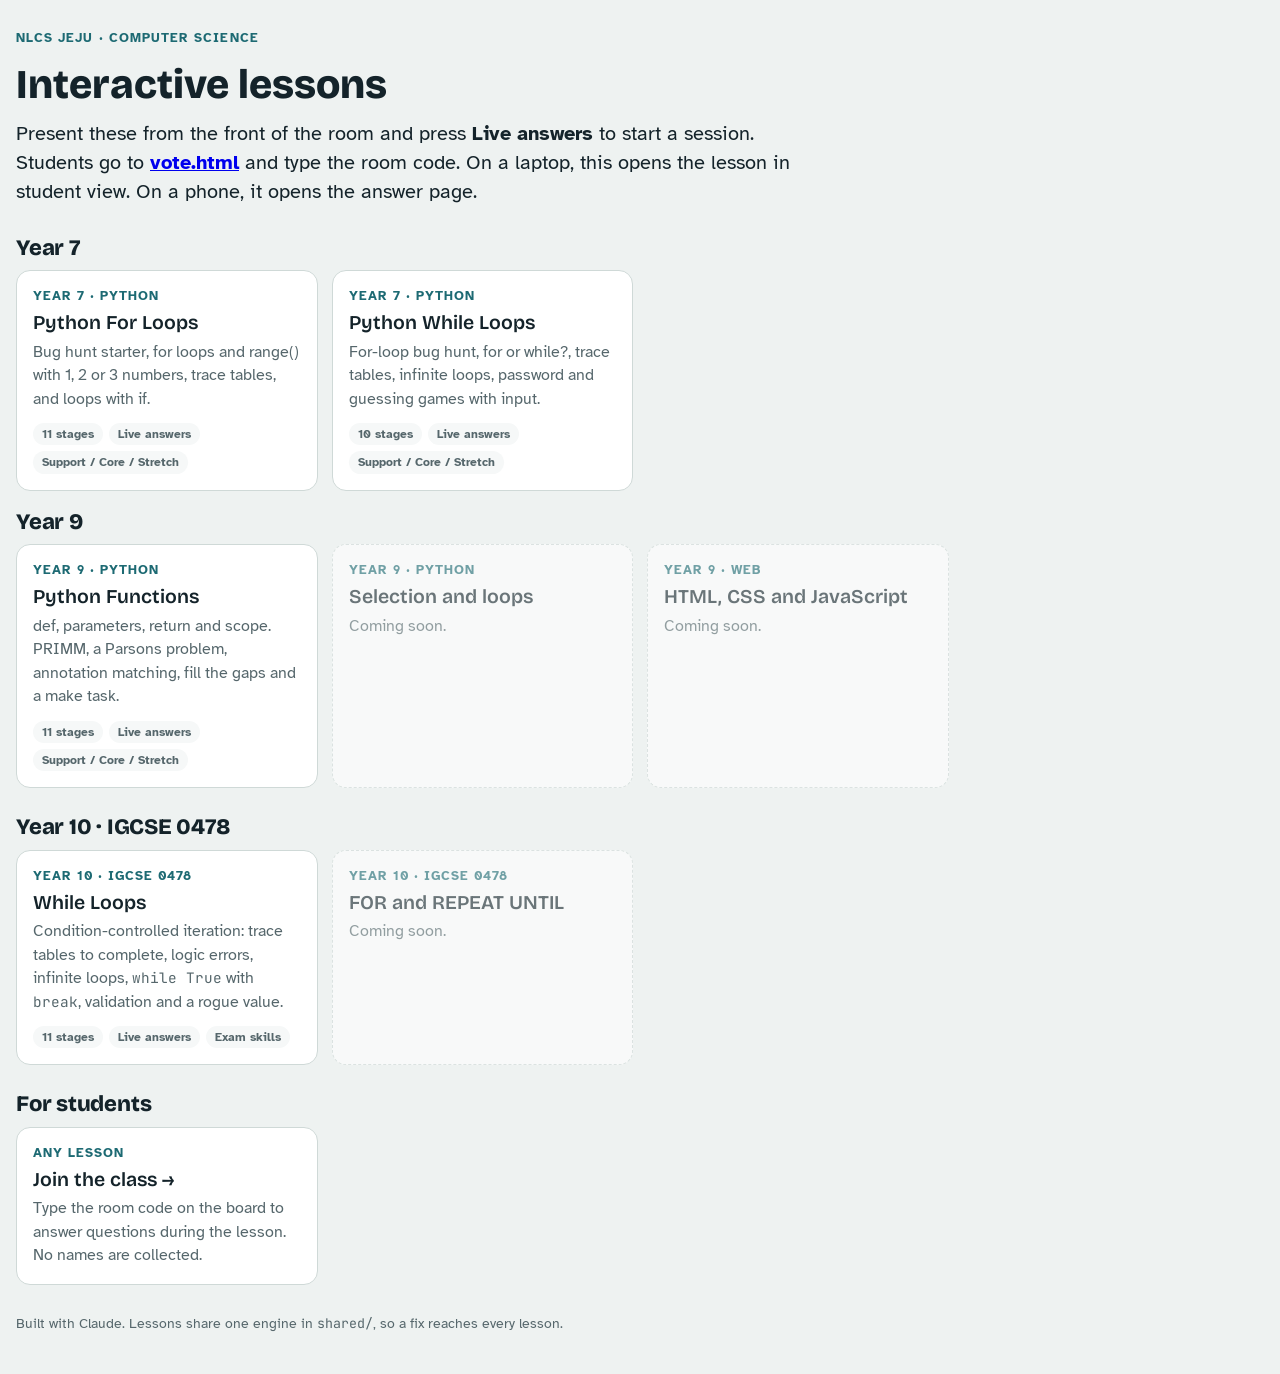
==== commit c22c8426: "Add files via upload" ====
--- a/index.html
+++ b/index.html
@@ -6,7 +6,7 @@
 <title>Computer Science Lessons</title>
 <link rel="preconnect" href="https://fonts.googleapis.com">
 <link rel="stylesheet" href="https://fonts.googleapis.com/css2?family=Atkinson+Hyperlegible:ital,wght@0,400;0,700;1,400&family=Bricolage+Grotesque:opsz,wght@12..96,600;12..96,800&family=JetBrains+Mono:wght@400;600&display=swap">
-<link rel="stylesheet" href="shared/lesson.css?v=10">
+<link rel="stylesheet" href="shared/lesson.css?v=14">
 <style>body{padding-block:0 40px}</style>
 </head>
 <body>
@@ -55,6 +55,21 @@
     </div>
   </div>
 
+  <h2 style="font-size:1.3rem;margin:26px 0 10px">Year 10 · IGCSE 0478</h2>
+  <div class="hub-grid">
+    <a class="lcard" href="y10/while-loops-igcse.html">
+      <span class="yr">Year 10 · IGCSE 0478</span>
+      <h3>While Loops</h3>
+      <p>Condition-controlled iteration: trace tables to complete, logic errors, infinite loops, <code>while True</code> with <code>break</code>, validation and a rogue value.</p>
+      <div class="tagrow"><span class="tag">11 stages</span><span class="tag">Live answers</span><span class="tag">Exam skills</span></div>
+    </a>
+    <div class="lcard soon">
+      <span class="yr">Year 10 · IGCSE 0478</span>
+      <h3>FOR and REPEAT UNTIL</h3>
+      <p>Coming soon.</p>
+    </div>
+  </div>
+
   <h2 style="font-size:1.3rem;margin:26px 0 10px">For students</h2>
   <div class="hub-grid">
     <a class="lcard" href="vote.html">
--- a/shared/lesson.css
+++ b/shared/lesson.css
@@ -500,3 +500,38 @@
 .flash{animation:qflash 1.2s ease 2}
 @media (prefers-reduced-motion:reduce){.flash{animation:none;outline:4px solid var(--mark)}}
 .resfallback{width:100%;min-height:8em;margin-top:8px;font-family:var(--mono);font-size:.8rem;border:1px solid var(--line);border-radius:8px;background:var(--surface-2);color:var(--ink)}
+
+/* ---- menu bar: student count, red lock button, name picker ---- */
+.tcount{display:inline-flex;align-items:center;gap:4px;border:1px solid var(--line);background:var(--good-soft);color:var(--good);border-radius:10px;padding:6px 11px;font-size:.85rem;font-weight:700}
+.tcount b{font-variant-numeric:tabular-nums}
+.lockbtn{background:#C62828!important;color:#fff!important;border-color:#C62828!important;font-weight:700}
+.lockbtn:hover{background:#A61F1F!important}
+.lockbtn[aria-pressed="true"]{background:#8E1414!important;border-color:#8E1414!important;box-shadow:0 0 0 3px var(--surface),0 0 0 5px #C62828;animation:lockpulse 1.6s ease-in-out infinite}
+@keyframes lockpulse{50%{box-shadow:0 0 0 3px var(--surface),0 0 0 7px rgba(198,40,40,.45)}}
+@media (prefers-reduced-motion:reduce){.lockbtn[aria-pressed="true"]{animation:none}}
+.picker.names{font-size:clamp(1.8rem,5vw,3rem);line-height:1.15;text-align:center;overflow-wrap:anywhere}
+.picklist{display:flex;flex-wrap:wrap;gap:6px;justify-content:center;margin-top:10px;max-height:40vh;overflow:auto}
+.picklist span{border:1px solid var(--line);border-radius:999px;padding:3px 10px;font-size:.85rem;background:var(--surface)}
+.picklist span.done{background:var(--surface-2);color:var(--muted);text-decoration:line-through}
+/* picked-student message */
+.spicked{position:fixed;inset:0;z-index:300;display:grid;place-items:center;padding:16px;background:rgba(10,40,24,.55)}
+.spicked .spin{background:#1E8E4E;color:#fff;border-radius:22px;padding:28px 32px;max-width:640px;width:100%;text-align:center;display:grid;gap:12px;box-shadow:0 20px 60px rgba(0,0,0,.35);animation:pickpop .35s ease-out}
+.spicked .big{font-family:var(--display);font-weight:800;font-size:clamp(1.8rem,5vw,3rem);line-height:1.1}
+.spicked .sub{font-size:1.1rem}
+.spicked .btn{justify-self:center;background:#fff;color:#14532D;border:0;font-weight:800;padding:10px 28px}
+@keyframes pickpop{from{transform:scale(.85);opacity:0}to{transform:none;opacity:1}}
+@media (prefers-reduced-motion:reduce){.spicked .spin{animation:none}}
+
+/* ---- trace table students fill in ---- */
+.ttable th.rn,.ttable td.rn{min-width:2.2em;padding-inline:8px;color:var(--muted);font-size:.9rem;background:var(--surface-2)}
+.tffill td{padding:0}
+.tffill td.rn{padding:6px 8px}
+.tffill input{width:100%;min-width:4.5em;border:0;background:transparent;color:var(--ink);font-family:var(--mono);font-size:1.15rem;text-align:center;padding:12px 6px}
+.tffill input:focus{outline:3px solid var(--mark);outline-offset:-3px}
+.tffill input.ok{background:var(--good-soft);color:var(--good);font-weight:700}
+.tffill input.bad{background:var(--bad-soft);color:var(--bad);font-weight:700}
+.tffill .given{display:block;padding:12px 6px;font-weight:700;background:var(--mark-soft)}
+.tffinal{display:grid;gap:6px;font-weight:700;margin-top:10px}
+.tffinal input{border:2px solid var(--line);border-radius:10px;padding:8px 12px;background:var(--surface-2);color:var(--ink);font-family:var(--mono)}
+.tffinal input.ok{border-color:var(--good);background:var(--good-soft);color:var(--good)}
+.tffinal input.bad{border-color:var(--bad);background:var(--bad-soft);color:var(--bad)}
